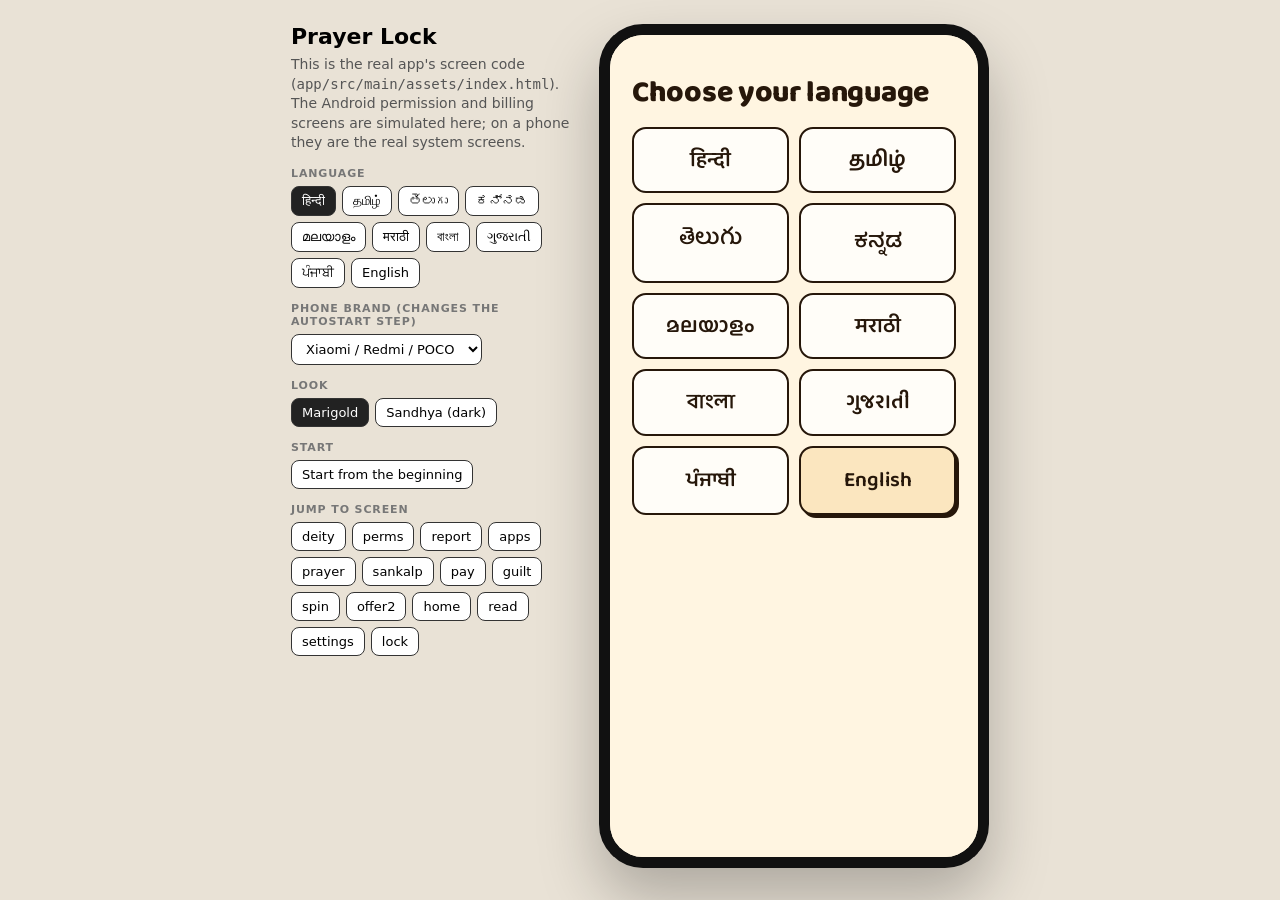
==== preview.html @ a0a8c2b7 "Clickable app preview (browser build of the Android app UI)" ====
<!doctype html>
<html lang="en">
<head>
<meta charset="utf-8">
<meta name="viewport" content="width=device-width,initial-scale=1">
<title>Prayer Lock — preview</title>
<style>
*{box-sizing:border-box;margin:0;padding:0}
body{font-family:system-ui,sans-serif;background:#e9e2d6;display:flex;gap:28px;justify-content:center;align-items:flex-start;padding:24px;min-height:100vh}
.ctl{width:280px;font-size:14px;position:sticky;top:24px}
h1{font-size:22px}
p{color:#555;line-height:1.4;margin:6px 0 12px}
.g{margin:14px 0 6px;font-weight:700;font-size:11px;letter-spacing:.08em;text-transform:uppercase;color:#777}
.row{display:flex;flex-wrap:wrap;gap:6px}
button,select{font:inherit;font-size:13px;padding:6px 10px;border:1.5px solid #333;background:#fff;border-radius:8px;cursor:pointer}
button.on{background:#222;color:#fff}
.phone{width:390px;height:844px;border-radius:44px;border:11px solid #111;overflow:hidden;box-shadow:0 30px 60px rgba(0,0,0,.25);flex:none;background:#000}
iframe{width:100%;height:100%;border:0;display:block}
@media(max-width:760px){body{padding:0;flex-direction:column;gap:0}.ctl{width:auto;position:static;padding:10px}.ctl p,.ctl .jump{display:none}.phone{width:100vw;height:calc(100dvh - 120px);border:0;border-radius:0}}
</style>
</head>
<body>
<div class="ctl">
  <h1>Prayer Lock</h1>
  <p>This is the real app's screen code (<code>app/src/main/assets/index.html</code>). The Android permission and billing screens are simulated here; on a phone they are the real system screens.</p>
  <div class="g">Language</div><div class="row" id="langs"></div>
  <div class="g">Phone brand (changes the autostart step)</div>
  <select id="brand"><option value="xiaomi">Xiaomi / Redmi / POCO</option><option value="vivo">Vivo / iQOO</option><option value="oppo">Oppo</option><option value="realme">Realme</option><option value="samsung">Samsung</option><option value="google">Pixel</option></select>
  <div class="g">Look</div><div class="row"><button id="lt" class="on">Marigold</button><button id="dk">Sandhya (dark)</button></div>
  <div class="g">Start</div><div class="row"><button id="restart">Start from the beginning</button></div>
  <div class="jump"><div class="g">Jump to screen</div><div class="row" id="jump"></div></div>
</div>
<div class="phone"><iframe id="f"></iframe></div>
<script>
const APP='app/index.html';
const LG=[['hi','हिन्दी'],['ta','தமிழ்'],['te','తెలుగు'],['kn','ಕನ್ನಡ'],['ml','മലയാളം'],['mr','मराठी'],['bn','বাংলা'],['gu','ગુજરાતી'],['pa','ਪੰਜਾਬੀ'],['en','English']];
const SC=['deity','perms','report','apps','prayer','sankalp','pay','guilt','spin','offer2','home','read','settings','lock'];
let st={lang:'hi',brand:'xiaomi',dark:0,s:''};
function load(){const p=new URLSearchParams({lang:st.lang,brand:st.brand,dark:st.dark});if(st.s)p.set('s',st.s);else p.set('reset','1');
 document.getElementById('f').src=APP+'?'+p;draw()}
function draw(){
 langs.innerHTML=LG.map(([k,n])=>`<button class="${st.lang===k?'on':''}" onclick="st.lang='${k}';st.s=st.s||'deity';load()">${n}</button>`).join('');
 jump.innerHTML=SC.map(s=>`<button class="${st.s===s?'on':''}" onclick="st.s='${s}';load()">${s}</button>`).join('');
 lt.className=st.dark?'':'on';dk.className=st.dark?'on':''}
brand.onchange=()=>{st.brand=brand.value;st.s='perms';load()};
lt.onclick=()=>{st.dark=0;st.s=st.s||'home';load()};dk.onclick=()=>{st.dark=1;st.s=st.s||'home';load()};
restart.onclick=()=>{st.s='';load()};
load();
</script>
</body>
</html>
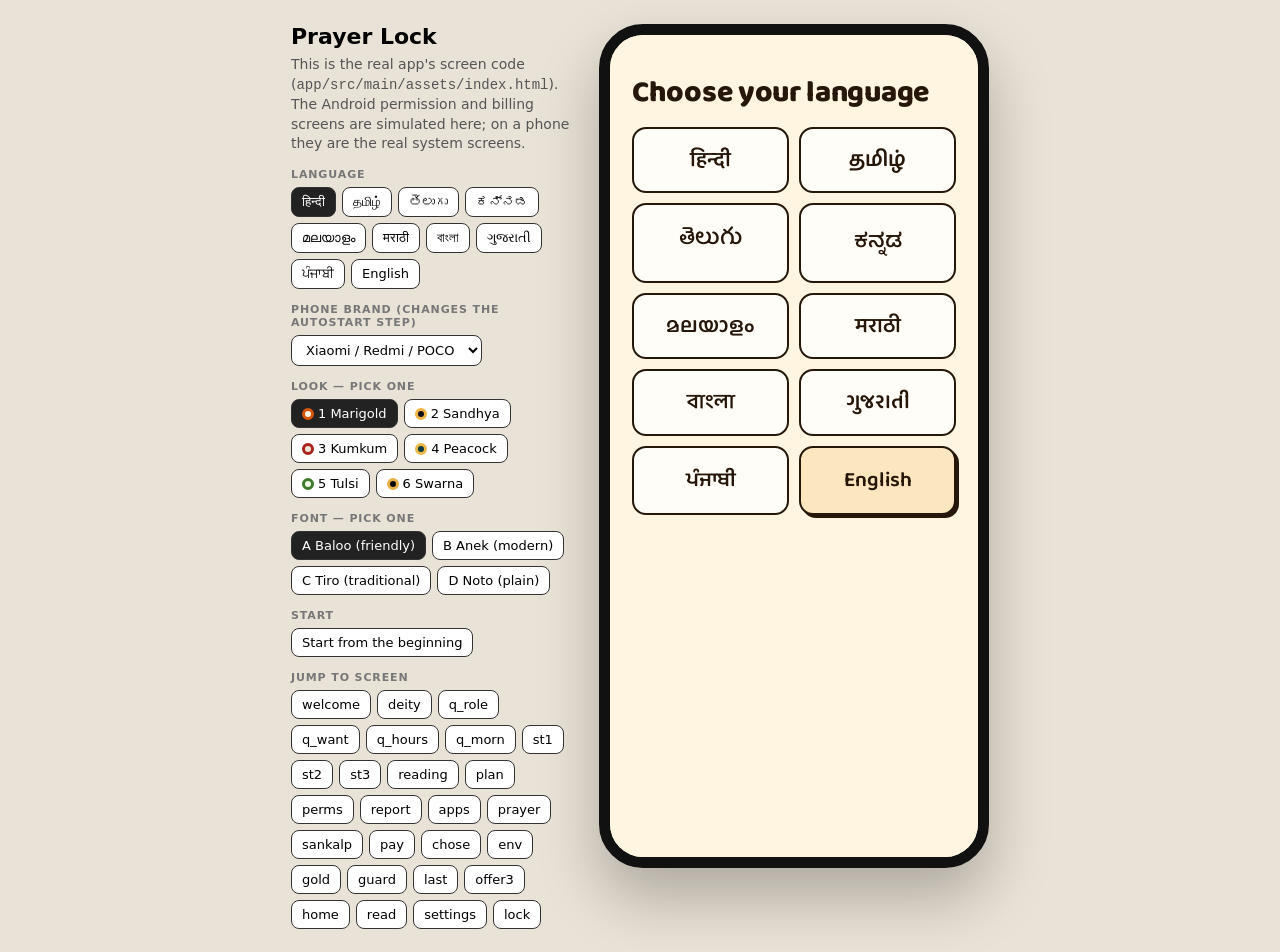
==== commit 63ed373e: "Preview 0.2.0" ====
--- a/preview.html
+++ b/preview.html
@@ -26,7 +26,8 @@
   <div class="g">Language</div><div class="row" id="langs"></div>
   <div class="g">Phone brand (changes the autostart step)</div>
   <select id="brand"><option value="xiaomi">Xiaomi / Redmi / POCO</option><option value="vivo">Vivo / iQOO</option><option value="oppo">Oppo</option><option value="realme">Realme</option><option value="samsung">Samsung</option><option value="google">Pixel</option></select>
-  <div class="g">Look</div><div class="row"><button id="lt" class="on">Marigold</button><button id="dk">Sandhya (dark)</button></div>
+  <div class="g">Look — pick one</div><div class="row" id="themes"></div>
+  <div class="g">Font — pick one</div><div class="row" id="fonts"></div>
   <div class="g">Start</div><div class="row"><button id="restart">Start from the beginning</button></div>
   <div class="jump"><div class="g">Jump to screen</div><div class="row" id="jump"></div></div>
 </div>
@@ -34,16 +35,19 @@
 <script>
 const APP='app/index.html';
 const LG=[['hi','हिन्दी'],['ta','தமிழ்'],['te','తెలుగు'],['kn','ಕನ್ನಡ'],['ml','മലയാളം'],['mr','मराठी'],['bn','বাংলা'],['gu','ગુજરાતી'],['pa','ਪੰਜਾਬੀ'],['en','English']];
-const SC=['deity','perms','report','apps','prayer','sankalp','pay','guilt','spin','offer2','home','read','settings','lock'];
-let st={lang:'hi',brand:'xiaomi',dark:0,s:''};
-function load(){const p=new URLSearchParams({lang:st.lang,brand:st.brand,dark:st.dark});if(st.s)p.set('s',st.s);else p.set('reset','1');
+const SC=['welcome','deity','q_role','q_want','q_hours','q_morn','st1','st2','st3','reading','plan','perms','report','apps','prayer','sankalp','pay','chose','env','gold','guard','last','offer3','home','read','settings','lock'];
+const TH=[['marigold','1 Marigold','#FFF5E1','#D9560B'],['sandhya','2 Sandhya','#110E1B','#F2B544'],['kumkum','3 Kumkum','#EFE7DA','#A8231B'],['peacock','4 Peacock','#0D3B42','#E9B949'],['tulsi','5 Tulsi','#F2F5E8','#3D7A2C'],['swarna','6 Swarna','#0B0907','#E8B04B']];
+const FO=[['baloo','A Baloo (friendly)'],['anek','B Anek (modern)'],['tiro','C Tiro (traditional)'],['noto','D Noto (plain)']];
+let st={lang:'hi',brand:'xiaomi',theme:'marigold',font:'baloo',s:''};
+function load(){const p=new URLSearchParams({lang:st.lang,brand:st.brand,theme:st.theme,font:st.font});if(st.s)p.set('s',st.s);else p.set('reset','1');
  document.getElementById('f').src=APP+'?'+p;draw()}
 function draw(){
  langs.innerHTML=LG.map(([k,n])=>`<button class="${st.lang===k?'on':''}" onclick="st.lang='${k}';st.s=st.s||'deity';load()">${n}</button>`).join('');
  jump.innerHTML=SC.map(s=>`<button class="${st.s===s?'on':''}" onclick="st.s='${s}';load()">${s}</button>`).join('');
- lt.className=st.dark?'':'on';dk.className=st.dark?'on':''}
+ themes.innerHTML=TH.map(([k,n,bg,ac])=>`<button class="${st.theme===k?'on':''}" onclick="st.theme='${k}';st.s=st.s||'pay';load()"><span style="display:inline-block;width:12px;height:12px;border-radius:50%;background:${bg};border:3px solid ${ac};vertical-align:-2px;margin-right:4px"></span>${n}</button>`).join('');
+ fonts.innerHTML=FO.map(([k,n])=>`<button class="${st.font===k?'on':''}" onclick="st.font='${k}';st.s=st.s||'pay';load()">${n}</button>`).join('')}
 brand.onchange=()=>{st.brand=brand.value;st.s='perms';load()};
-lt.onclick=()=>{st.dark=0;st.s=st.s||'home';load()};dk.onclick=()=>{st.dark=1;st.s=st.s||'home';load()};
+
 restart.onclick=()=>{st.s='';load()};
 load();
 </script>
